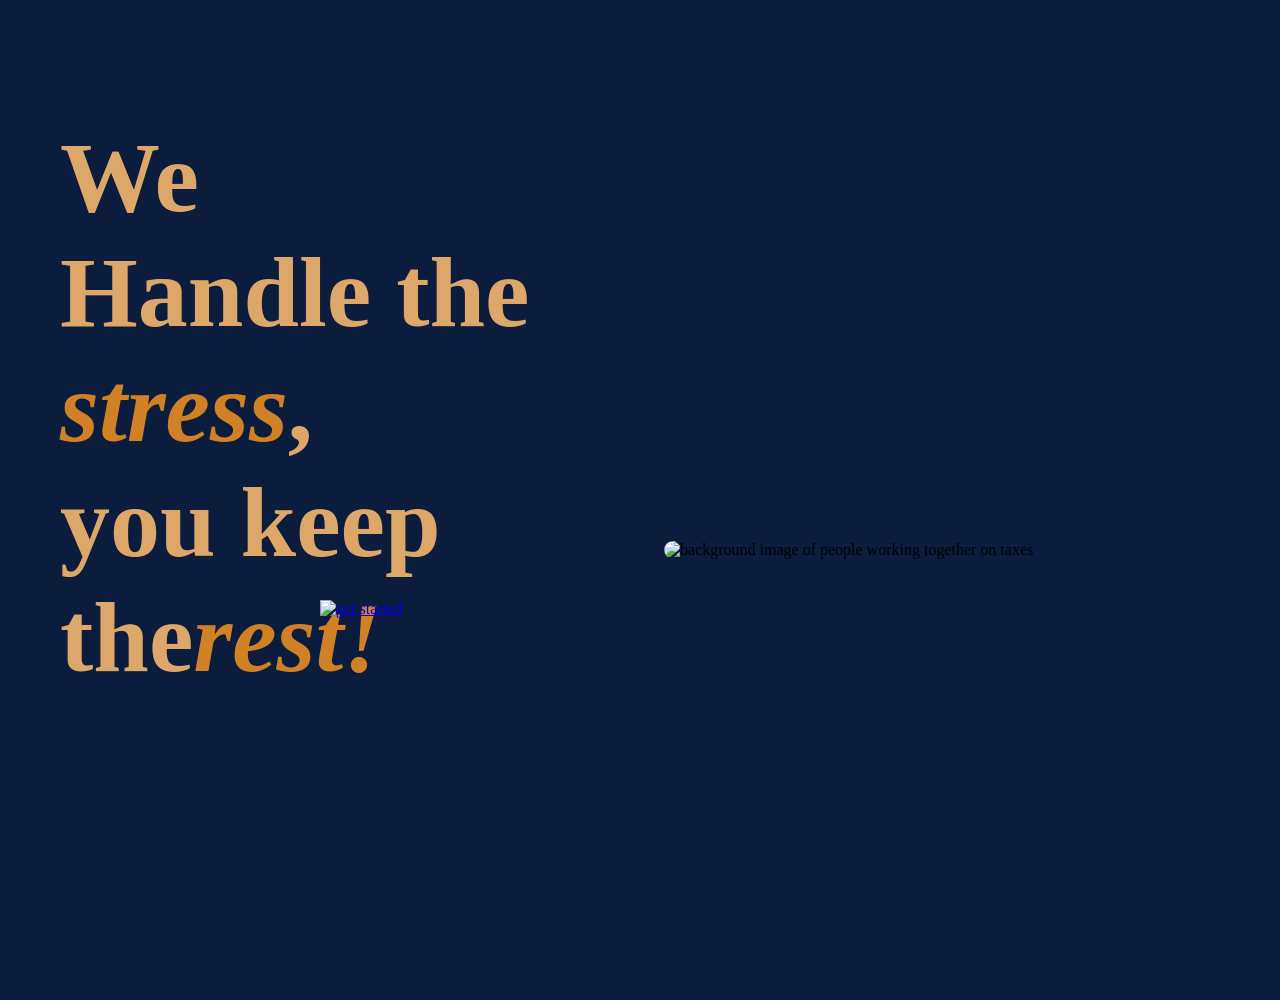
==== index.html @ dd9c4874 "added index.html" ====
<!DOCTYPE HTML>
<html lang="en">
<head>
    <meta charset="UTF-8">
    <meta name="viewport" content="width=device-width, initial-scale=1.0">
    <title>TaxASAP - Home</title>
    <link rel="stylesheet" href="shared.css">
    <link rel="stylesheet" href="home-page-styles.css">
</head>
<body data-include-navbar data-include-static-footer>
    <div class="page-content">
        <div id="slogan">
            <h1>We Handle the <em>stress</em>, <br>you keep the<em>rest!</em></h1>
        </div>
        <div class="image-container">
            <img src="main_page_img/tax_image.jpg" alt="background image of people working together on taxes">
        </div>
        <a href="plans.html" class="get-started-button">
            <img src="main_page_img/get_started.png" alt="get started">
        </a>
        <div style="height:1000px;"></div>
    </div>
    <script src="shared-components.js"></script>
</body>
</html>
---- home-page-styles.css ----
* {
    margin: 0;
    padding: 0;
    box-sizing: border-box;
}
body {
    margin: 0;
    font-family: 'Times New Roman', Times, serif;
    background-color: #0B1C3D;
    overflow-x: hidden;
}

.page-content {
    position: relative;
    width: 100%;
    max-width: 100vw;
    overflow-x: hidden;
}

#slogan {
    position: absolute;
    top: 10%;
    left: 40px;
    font-size: 50px;
    width: 40%;
    max-width: 600px;
    padding: 20px;
    z-index: 2;
    color: #dda769;
}

#slogan em {
    font-style: italic;
    color:#d08025;
}

.get-started-button {
    position: absolute;
    top: 60%;
    left: 25%;
    z-index: 3;
    transition: transform 0.3s ease;
}

.get-started-button:hover {
    transform: scale(1.05);
}

.get-started-button img {
    width: 400px;
    height: auto;
    max-width: 90vw;
}

.image-container {
    position: absolute;
    top: 55%;
    right: 40px;
    width: 600px;
    max-width: 45vw;
    overflow: hidden;
    transform: translateY(-50%);
    border-radius: 20px;
    z-index: 9;
}

.image-container img {
    width: 100%;
    height: auto;
    display: block;
}
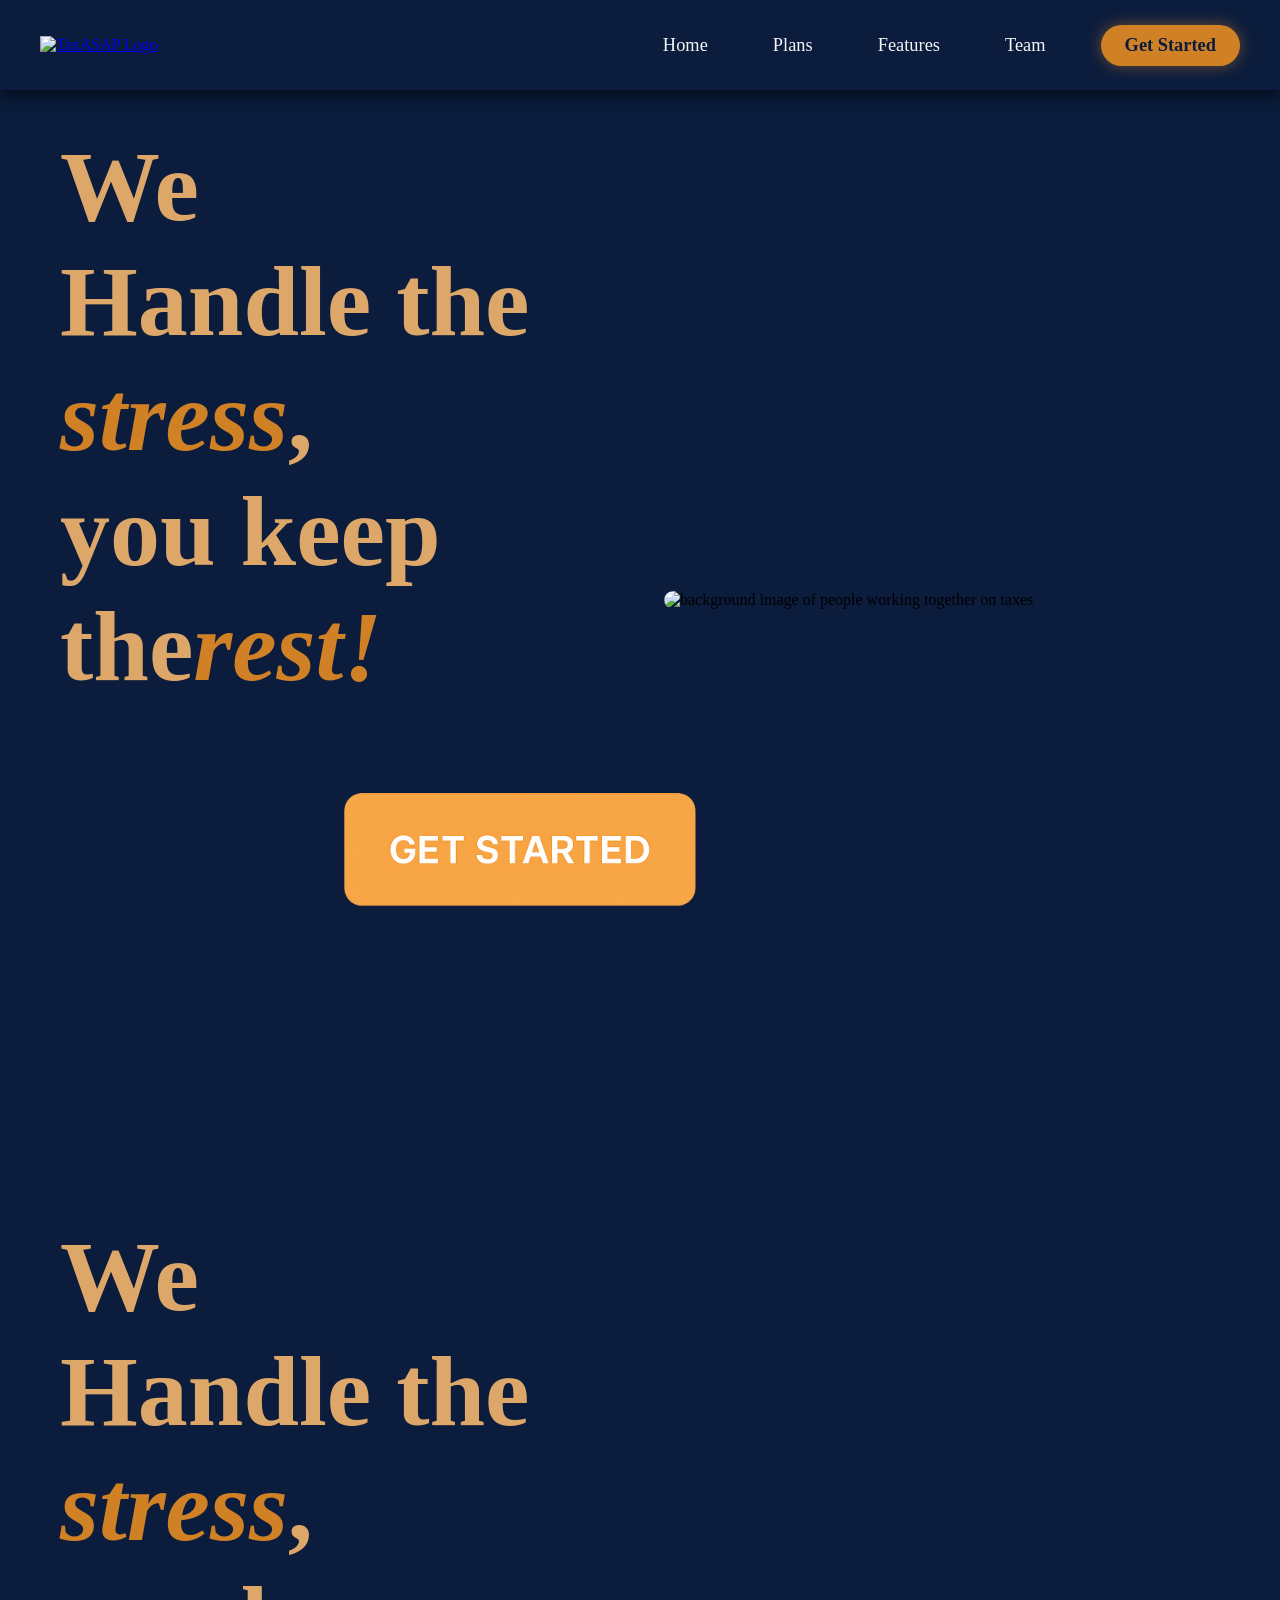
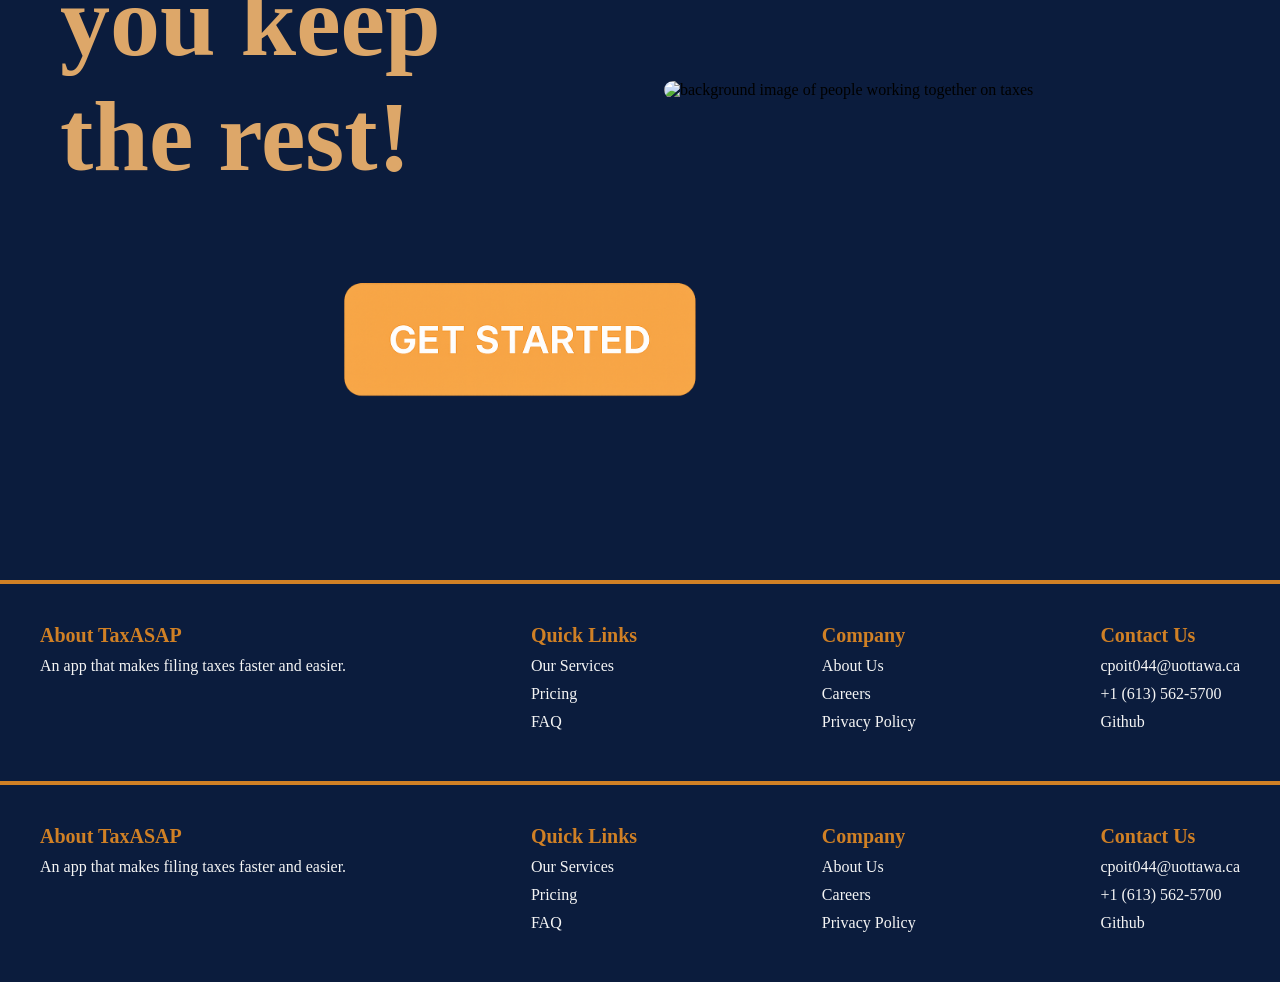
==== commit a74d7e1c: "update features on homepage" ====
--- a/index.html
+++ b/index.html
@@ -23,3 +23,29 @@
     <script src="shared-components.js"></script>
 </body>
 </html>
+
+<!DOCTYPE HTML>
+<html lang="en">
+<head>
+    <meta charset="UTF-8">
+    <meta name="viewport" content="width=device-width, initial-scale=1.0">
+    <title>TaxASAP - Home</title>
+    <link rel="stylesheet" href="shared.css">
+    <link rel="stylesheet" href="home-page-styles.css">
+</head>
+<body data-include-navbar data-include-static-footer>
+    <div class="page-content">
+        <div id="slogan">
+            <h1>We Handle the <em>stress</em>, <br>you keep the rest!</h1>
+        </div>
+        <div class="image-container">
+            <img src="main_page_img/tax_image.jpg" alt="background image of people working together on taxes">
+        </div>
+        <a href="plans.html" class="get-started-button">
+            <img src="main_page_img/get_started.png" alt="get started">
+        </a>
+        <div style="height:1000px;"></div>
+    </div>
+    <script src="shared-components.js"></script>
+</body>
+</html>
--- a/shared.css
+++ b/shared.css
@@ -0,0 +1,137 @@
+.navbar {
+    display: flex;
+    justify-content: space-between;
+    align-items: center;
+    background-color: #0B1C3D;
+    position: fixed;
+    top: 0;
+    left: 0;
+    width: 100%;
+    height: 90px;
+    z-index: 100;
+    padding: 0 40px;
+    box-shadow: 0 4px 15px rgba(0, 0, 0, 0.35);
+}
+
+.nav-left {
+    display: flex;
+    align-items: center;
+}
+
+.logo {
+    height: 150px;
+    width: auto;
+    transition: transform 0.3s ease;
+}
+
+.logo:hover {
+    transform: scale(1.05);
+}
+
+.nav-right {
+    display: flex;
+    align-items: center;
+    gap: 45px;
+}
+
+.nav-right a {
+    color: #f5f5f5;
+    text-decoration: none;
+    font-size: 18.4px;
+    transition: all 0.3s ease;
+    padding: 8px 10px;
+}
+
+.nav-right a:hover {
+    color: #d08025;
+    transform: scale(1.1);
+}
+
+.nav-right .btns {
+    background-color: #d08025;
+    color: #0B1C3D;
+    padding: 10px 24px;
+    border-radius: 25px;
+    font-weight: 700;
+    transition: all 0.3s ease;
+    box-shadow: 0 0 15px rgba(208, 128, 37, 0.5);
+}
+
+.nav-right .btns:hover {
+    background-color: #f5f5f5;
+    color: #0B1C3D;
+    transform: scale(1.12);
+    box-shadow: 0 0 20px rgba(208, 128, 37, 0.7);
+}
+.scrolling-footer {
+    position: fixed;
+    bottom: -300px;
+    left: 0;
+    width: 100%;
+    background-color: #0B1C3D;
+    color: #f5f5f5;
+    text-align: left;
+    transition: bottom 0.5s ease;
+    z-index: 99;
+    border-top: 4px solid #d08025;
+    padding: 30px 20px;
+}
+
+.scrolling-footer.visible {
+    bottom: 0;
+}
+
+
+.footer-content {
+    display: flex;
+    justify-content: space-between;
+    flex-wrap: wrap;
+    gap: 40px;
+    max-width: 1200px;
+    margin: 0 auto;
+}
+
+.footer-content h3 {
+    color: #d08025;
+    font-size: 20px;
+    margin-bottom: 10px;
+}
+
+.footer-content p,
+.footer-content ul {
+    font-size: 16px;
+    margin: 0;
+    padding: 0;
+    list-style: none;
+}
+
+.footer-content a {
+    color: #f5f5f5;
+    text-decoration: none;
+    transition: color 0.3s;
+}
+
+.footer-content a:hover {
+    color: #d08025;
+}
+
+.footer-content li {
+    margin: 10px 0;
+}
+.static-footer {
+    background-color: #0B1C3D;
+    color: #f5f5f5;
+    padding: 40px 20px;
+    border-top: 4px solid #d08025;
+    position: relative;
+    z-index: 10;
+}
+.page-content {
+    padding-top: 90px;
+    min-height: 100vh;
+}
+.container-centered {
+    max-width: 1200px;
+    margin: 0 auto;
+    padding: 20px;
+}
--- a/shared.css
+++ b/shared.css
@@ -0,0 +1,137 @@
+.navbar {
+    display: flex;
+    justify-content: space-between;
+    align-items: center;
+    background-color: #0B1C3D;
+    position: fixed;
+    top: 0;
+    left: 0;
+    width: 100%;
+    height: 90px;
+    z-index: 100;
+    padding: 0 40px;
+    box-shadow: 0 4px 15px rgba(0, 0, 0, 0.35);
+}
+
+.nav-left {
+    display: flex;
+    align-items: center;
+}
+
+.logo {
+    height: 150px;
+    width: auto;
+    transition: transform 0.3s ease;
+}
+
+.logo:hover {
+    transform: scale(1.05);
+}
+
+.nav-right {
+    display: flex;
+    align-items: center;
+    gap: 45px;
+}
+
+.nav-right a {
+    color: #f5f5f5;
+    text-decoration: none;
+    font-size: 18.4px;
+    transition: all 0.3s ease;
+    padding: 8px 10px;
+}
+
+.nav-right a:hover {
+    color: #d08025;
+    transform: scale(1.1);
+}
+
+.nav-right .btns {
+    background-color: #d08025;
+    color: #0B1C3D;
+    padding: 10px 24px;
+    border-radius: 25px;
+    font-weight: 700;
+    transition: all 0.3s ease;
+    box-shadow: 0 0 15px rgba(208, 128, 37, 0.5);
+}
+
+.nav-right .btns:hover {
+    background-color: #f5f5f5;
+    color: #0B1C3D;
+    transform: scale(1.12);
+    box-shadow: 0 0 20px rgba(208, 128, 37, 0.7);
+}
+.scrolling-footer {
+    position: fixed;
+    bottom: -300px;
+    left: 0;
+    width: 100%;
+    background-color: #0B1C3D;
+    color: #f5f5f5;
+    text-align: left;
+    transition: bottom 0.5s ease;
+    z-index: 99;
+    border-top: 4px solid #d08025;
+    padding: 30px 20px;
+}
+
+.scrolling-footer.visible {
+    bottom: 0;
+}
+
+
+.footer-content {
+    display: flex;
+    justify-content: space-between;
+    flex-wrap: wrap;
+    gap: 40px;
+    max-width: 1200px;
+    margin: 0 auto;
+}
+
+.footer-content h3 {
+    color: #d08025;
+    font-size: 20px;
+    margin-bottom: 10px;
+}
+
+.footer-content p,
+.footer-content ul {
+    font-size: 16px;
+    margin: 0;
+    padding: 0;
+    list-style: none;
+}
+
+.footer-content a {
+    color: #f5f5f5;
+    text-decoration: none;
+    transition: color 0.3s;
+}
+
+.footer-content a:hover {
+    color: #d08025;
+}
+
+.footer-content li {
+    margin: 10px 0;
+}
+.static-footer {
+    background-color: #0B1C3D;
+    color: #f5f5f5;
+    padding: 40px 20px;
+    border-top: 4px solid #d08025;
+    position: relative;
+    z-index: 10;
+}
+.page-content {
+    padding-top: 90px;
+    min-height: 100vh;
+}
+.container-centered {
+    max-width: 1200px;
+    margin: 0 auto;
+    padding: 20px;
+}
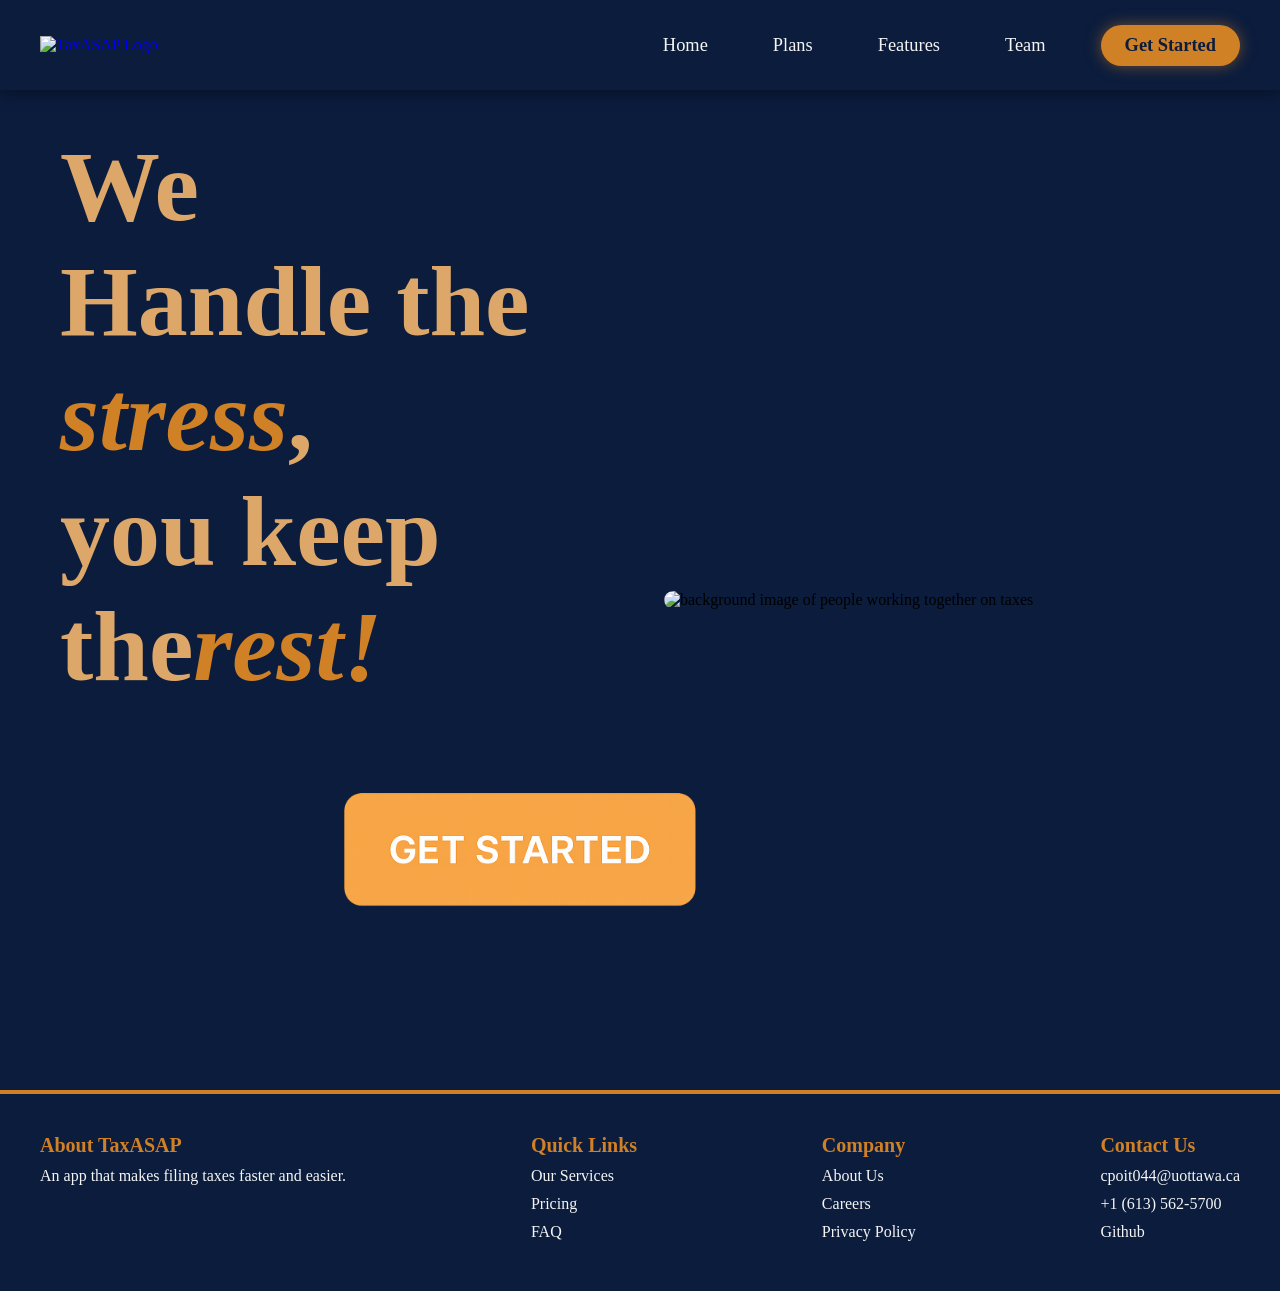
==== commit 9da4286b: "modified index.html" ====
--- a/index.html
+++ b/index.html
@@ -22,30 +22,4 @@
     </div>
     <script src="shared-components.js"></script>
 </body>
-</html>
-
-<!DOCTYPE HTML>
-<html lang="en">
-<head>
-    <meta charset="UTF-8">
-    <meta name="viewport" content="width=device-width, initial-scale=1.0">
-    <title>TaxASAP - Home</title>
-    <link rel="stylesheet" href="shared.css">
-    <link rel="stylesheet" href="home-page-styles.css">
-</head>
-<body data-include-navbar data-include-static-footer>
-    <div class="page-content">
-        <div id="slogan">
-            <h1>We Handle the <em>stress</em>, <br>you keep the rest!</h1>
-        </div>
-        <div class="image-container">
-            <img src="main_page_img/tax_image.jpg" alt="background image of people working together on taxes">
-        </div>
-        <a href="plans.html" class="get-started-button">
-            <img src="main_page_img/get_started.png" alt="get started">
-        </a>
-        <div style="height:1000px;"></div>
-    </div>
-    <script src="shared-components.js"></script>
-</body>
 </html>
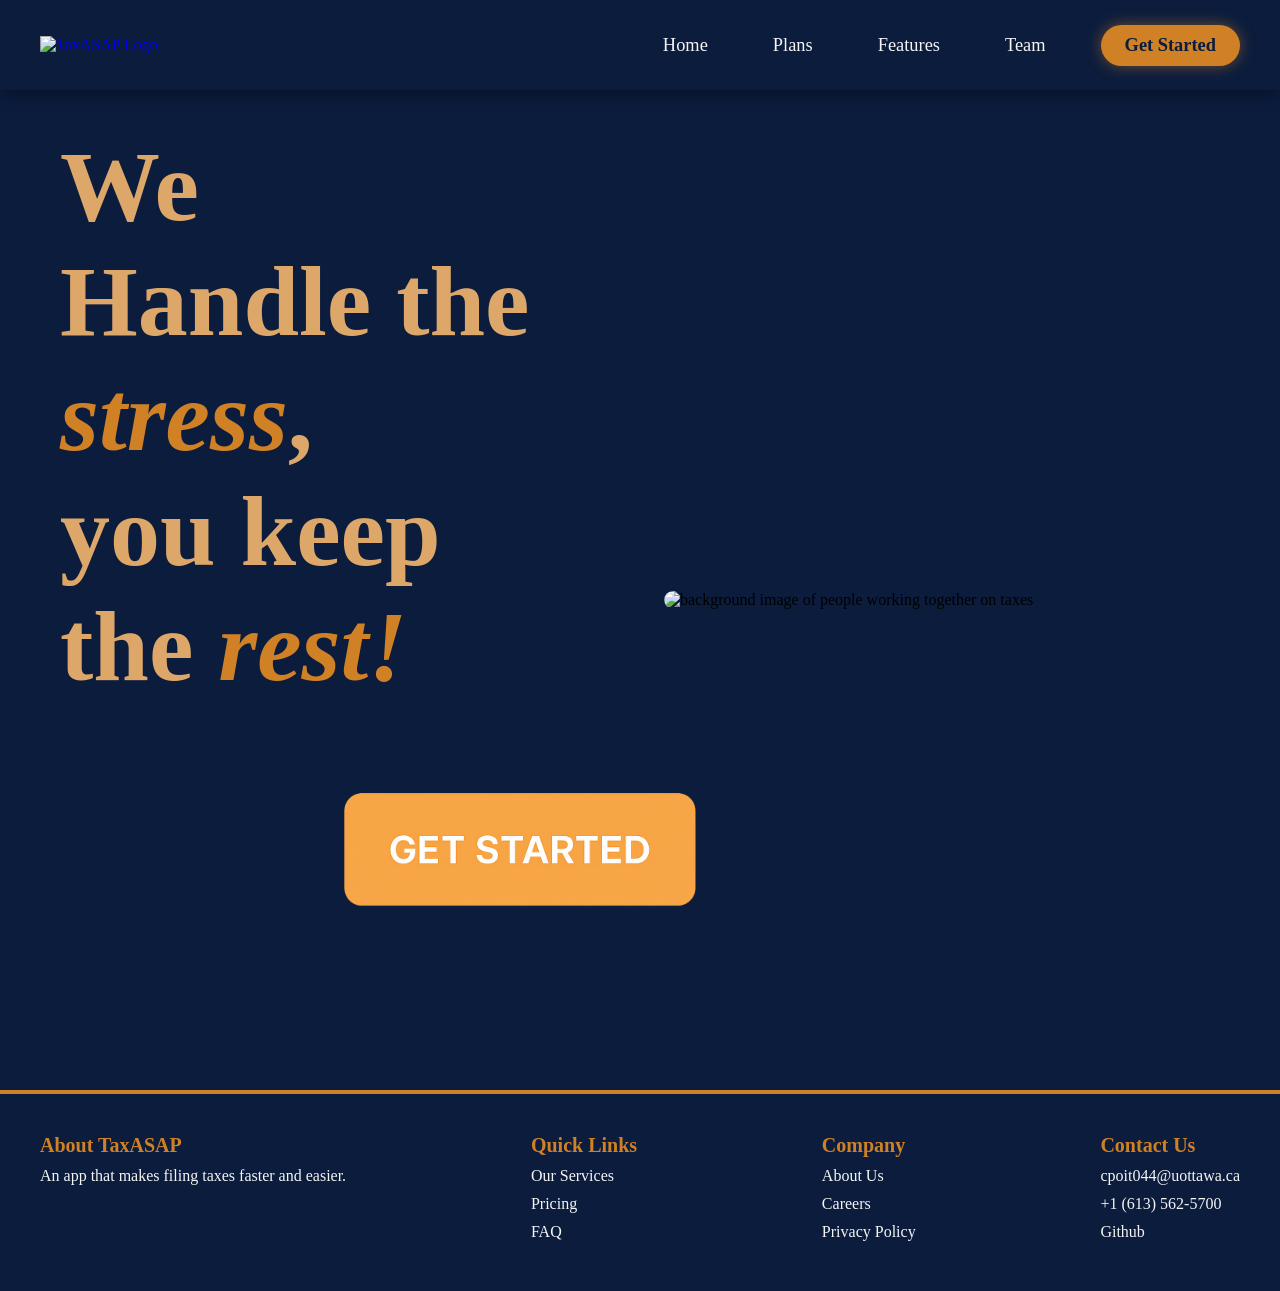
==== commit f470a10b: "updated features page css and js" ====
--- a/index.html
+++ b/index.html
@@ -10,7 +10,7 @@
 <body data-include-navbar data-include-static-footer>
     <div class="page-content">
         <div id="slogan">
-            <h1>We Handle the <em>stress</em>, <br>you keep the<em>rest!</em></h1>
+            <h1>We Handle the <em>stress</em>, <br>you keep the <em>rest!</em></h1>
         </div>
         <div class="image-container">
             <img src="main_page_img/tax_image.jpg" alt="background image of people working together on taxes">
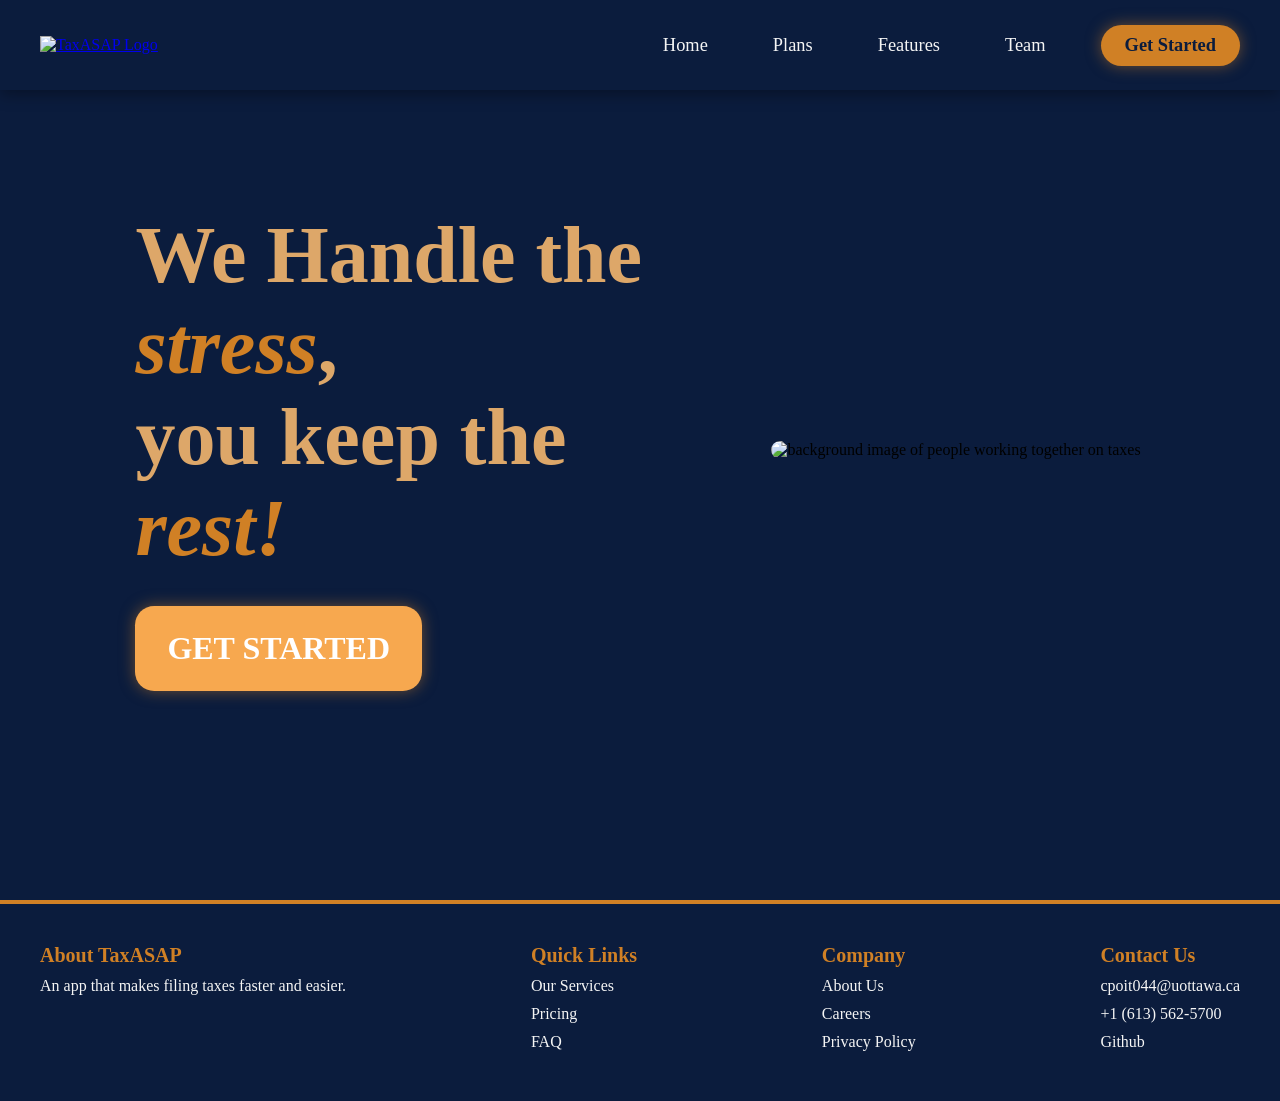
==== commit 0f5bad6a: "updated index page" ====
--- a/index.html
+++ b/index.html
@@ -5,20 +5,21 @@
     <meta name="viewport" content="width=device-width, initial-scale=1.0">
     <title>TaxASAP - Home</title>
     <link rel="stylesheet" href="shared.css">
-    <link rel="stylesheet" href="home-page-styles.css">
+    <link rel="stylesheet" href="index.css">
 </head>
 <body data-include-navbar data-include-static-footer>
     <div class="page-content">
-        <div id="slogan">
+        <div class="banner">
+        <div class="slogan-container">
             <h1>We Handle the <em>stress</em>, <br>you keep the <em>rest!</em></h1>
+            <a href="plans.html" class="get-started-button">
+            GET STARTED
+        </a>
         </div>
         <div class="image-container">
             <img src="main_page_img/tax_image.jpg" alt="background image of people working together on taxes">
         </div>
-        <a href="plans.html" class="get-started-button">
-            <img src="main_page_img/get_started.png" alt="get started">
-        </a>
-        <div style="height:1000px;"></div>
+        </div>
     </div>
     <script src="shared-components.js"></script>
 </body>
--- a/index.css
+++ b/index.css
@@ -0,0 +1,75 @@
+* {
+    margin: 0;
+    padding: 0;
+    box-sizing: border-box;
+}
+body {
+    margin: 0;
+    font-family: 'Times New Roman', Times, serif;
+    background-color: #0B1C3D;
+    overflow-x: hidden;
+}
+
+.page-content {
+    position: relative;
+    width: 100%;
+    max-width: 100vw;
+    overflow-x: hidden;
+}
+
+.banner{
+    position: relative;
+    height: 80vh;
+    display: flex;
+    flex-direction: row;
+    gap: 2rem;
+    align-items: center;
+    justify-content: center;
+}
+
+.slogan-container {
+    max-width: 600px;
+    padding: 20px;
+    display: flex;
+    flex-direction: column;
+    gap: 2rem;
+    align-items: flex-start;
+    justify-self: start;
+}
+
+h1 {
+    font-size: 5rem;
+    font-weight: 700;
+    color: #dda769;
+}
+
+h1 em {
+    font-style: italic;
+    color:#d08025;
+}
+
+.get-started-button {
+    background-color: #f7a84f;
+    font-size: 2rem;
+    text-decoration: none;
+    color: #fff;
+    padding: 1.5rem 2rem;
+    border-radius: 1.2rem;
+    font-weight: 600;
+    transition: transform 0.3s ease;
+    box-shadow: 0 0 15px rgba(208, 128, 37, 0.5);
+}
+
+.get-started-button:hover {
+    transform: scale(1.05);
+    color: #0B1C3D;
+    background-color: #fff;
+    box-shadow: 0 0 15px rgba(208, 128, 37, 0.5);
+}
+
+.image-container {
+    max-width: 50vw;
+    overflow: hidden;
+    margin: 0 1.5rem;
+    border-radius: 20px;
+}
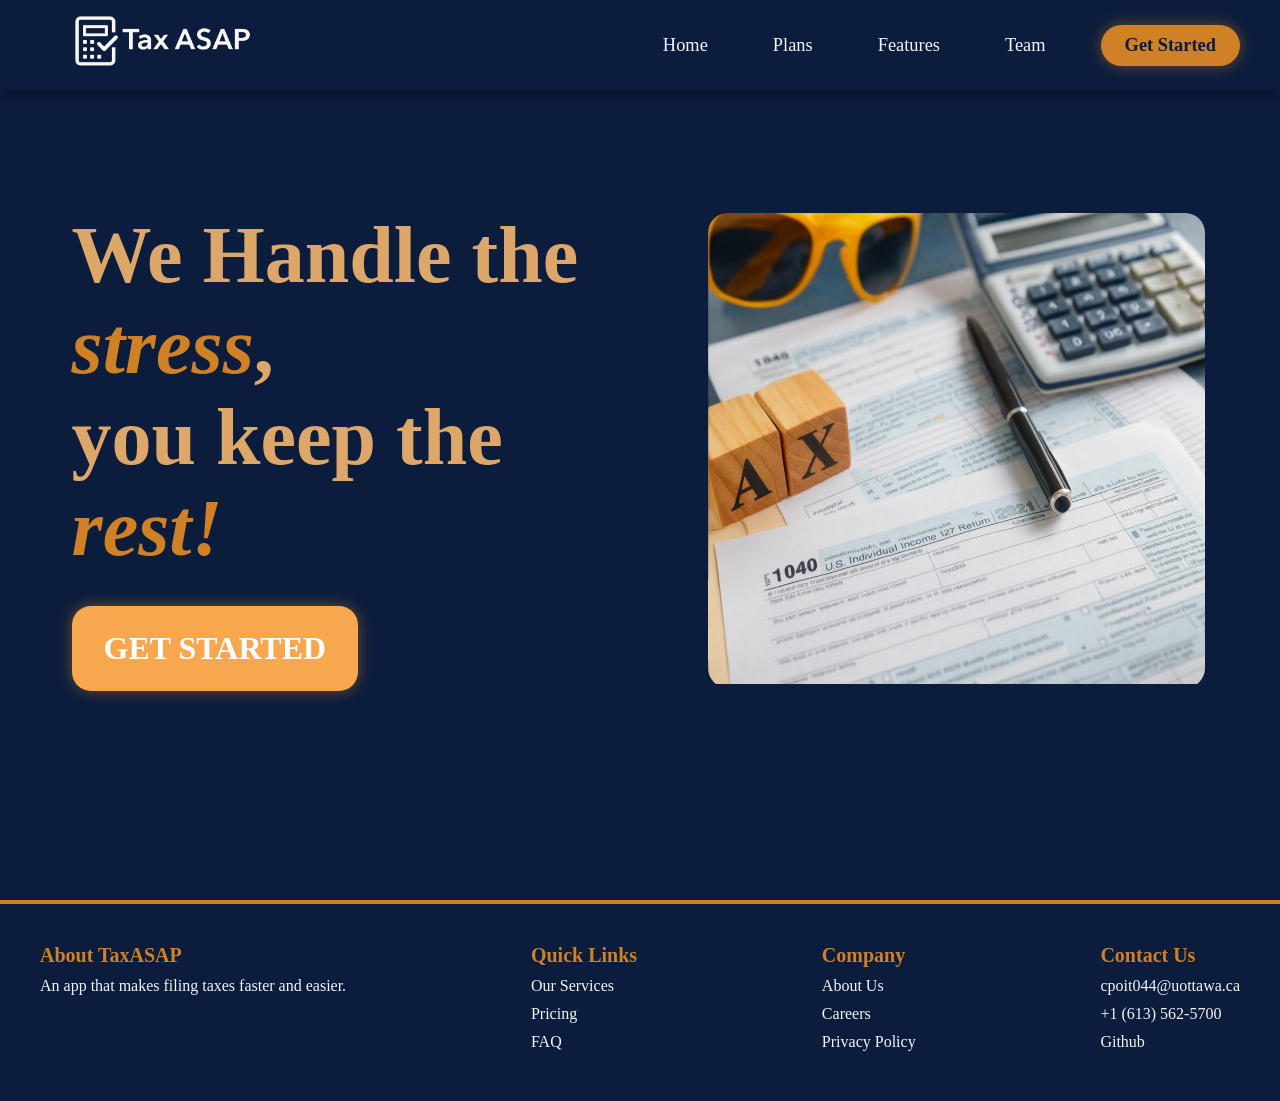
==== commit a97b5033: "organize css and js files into folders" ====
--- a/index.html
+++ b/index.html
@@ -5,7 +5,7 @@
     <meta name="viewport" content="width=device-width, initial-scale=1.0">
     <title>TaxASAP - Home</title>
     <link rel="stylesheet" href="shared.css">
-    <link rel="stylesheet" href="index.css">
+    <link rel="stylesheet" href="css/index.css">
 </head>
 <body data-include-navbar data-include-static-footer>
     <div class="page-content">
@@ -17,7 +17,7 @@
         </a>
         </div>
         <div class="image-container">
-            <img src="main_page_img/tax_image.jpg" alt="background image of people working together on taxes">
+            <img src="imgs/main_page_img/tax_image.jpg" alt="background image of people working together on taxes">
         </div>
         </div>
     </div>
--- a/css/index.css
+++ b/css/index.css
@@ -0,0 +1,75 @@
+* {
+    margin: 0;
+    padding: 0;
+    box-sizing: border-box;
+}
+body {
+    margin: 0;
+    font-family: 'Times New Roman', Times, serif;
+    background-color: #0B1C3D;
+    overflow-x: hidden;
+}
+
+.page-content {
+    position: relative;
+    width: 100%;
+    max-width: 100vw;
+    overflow-x: hidden;
+}
+
+.banner{
+    position: relative;
+    height: 80vh;
+    display: flex;
+    flex-direction: row;
+    gap: 2rem;
+    align-items: center;
+    justify-content: center;
+}
+
+.slogan-container {
+    max-width: 600px;
+    padding: 20px;
+    display: flex;
+    flex-direction: column;
+    gap: 2rem;
+    align-items: flex-start;
+    justify-self: start;
+}
+
+h1 {
+    font-size: 5rem;
+    font-weight: 700;
+    color: #dda769;
+}
+
+h1 em {
+    font-style: italic;
+    color:#d08025;
+}
+
+.get-started-button {
+    background-color: #f7a84f;
+    font-size: 2rem;
+    text-decoration: none;
+    color: #fff;
+    padding: 1.5rem 2rem;
+    border-radius: 1.2rem;
+    font-weight: 600;
+    transition: transform 0.3s ease;
+    box-shadow: 0 0 15px rgba(208, 128, 37, 0.5);
+}
+
+.get-started-button:hover {
+    transform: scale(1.05);
+    color: #0B1C3D;
+    background-color: #fff;
+    box-shadow: 0 0 15px rgba(208, 128, 37, 0.5);
+}
+
+.image-container {
+    max-width: 50vw;
+    overflow: hidden;
+    margin: 0 1.5rem;
+    border-radius: 20px;
+}
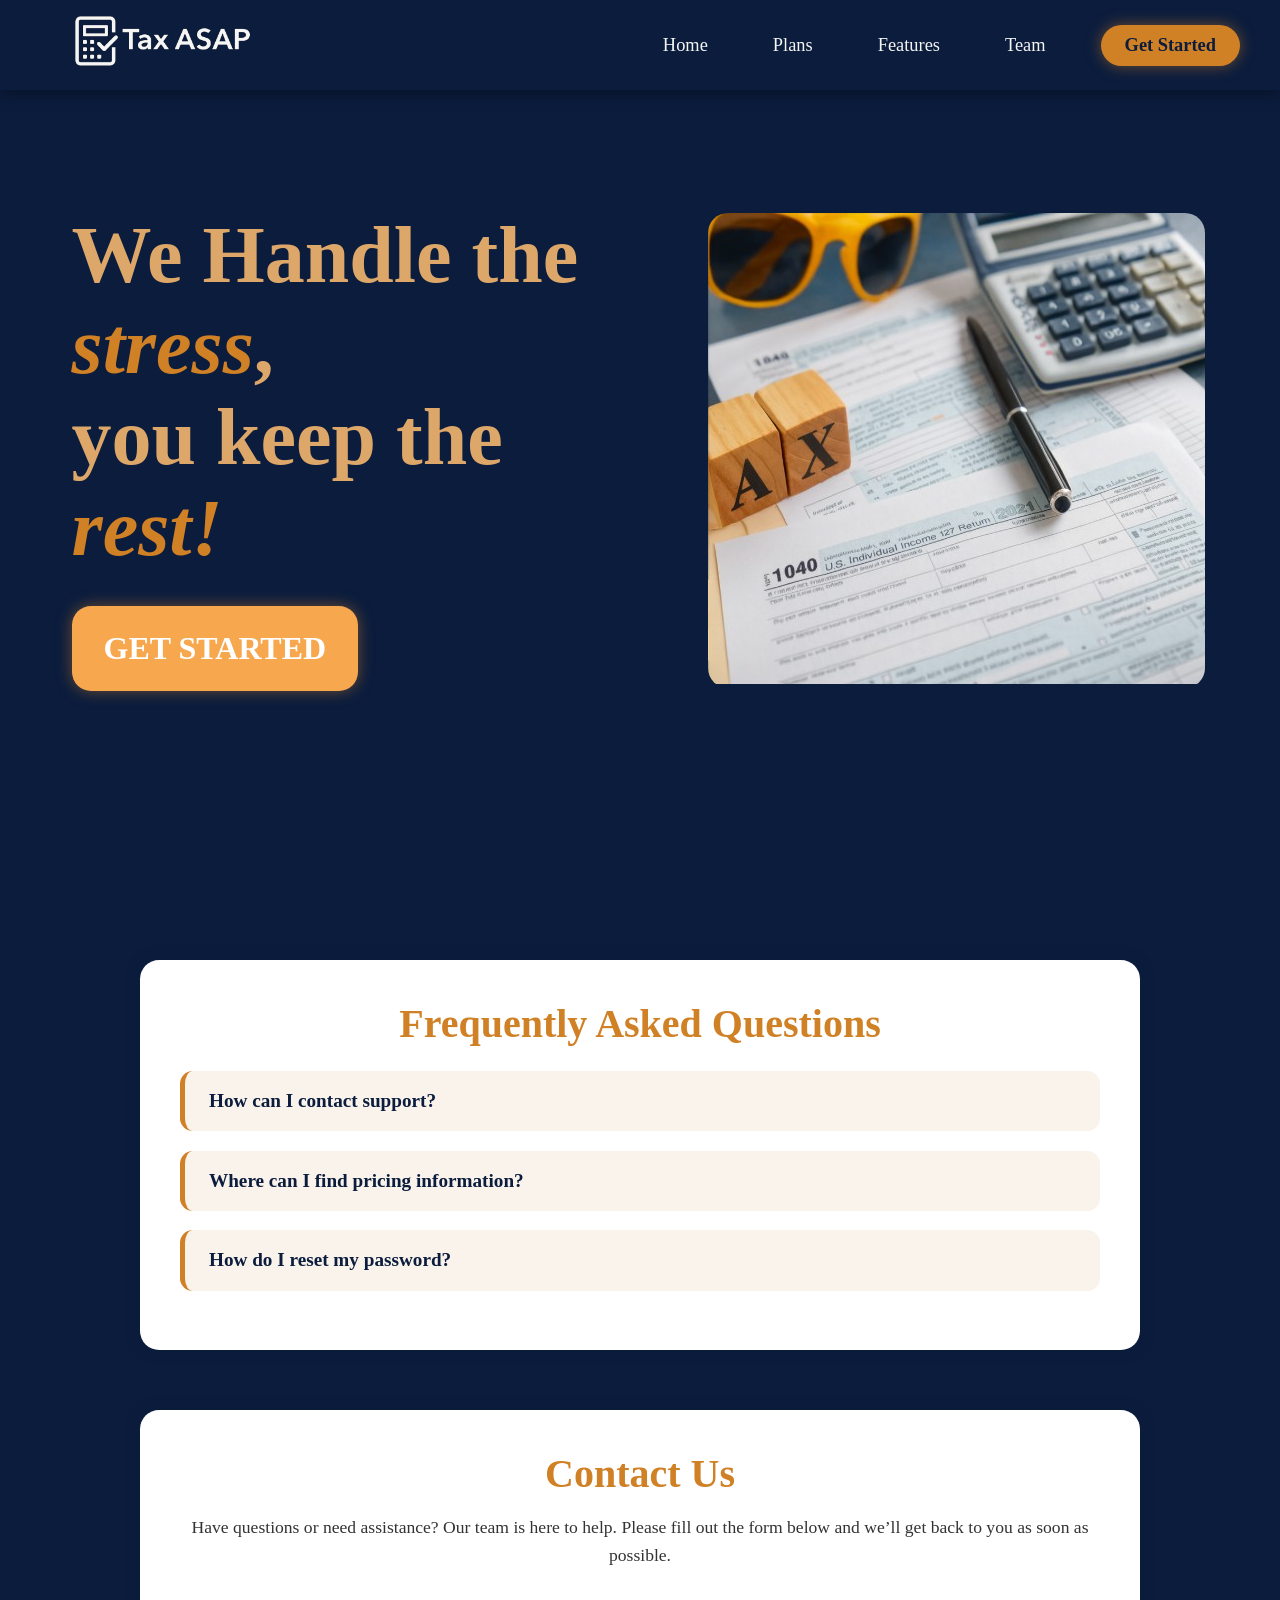
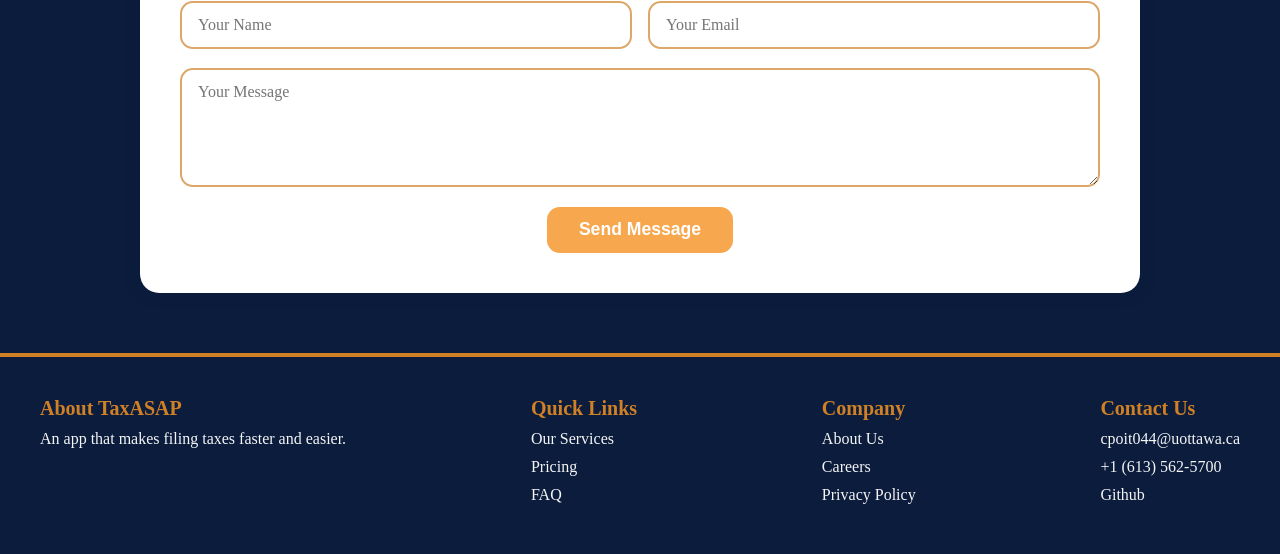
==== commit 50ec9e7f: "adjust index.html and other parts" ====
--- a/index.html
+++ b/index.html
@@ -6,13 +6,14 @@
     <title>TaxASAP - Home</title>
     <link rel="stylesheet" href="shared.css">
     <link rel="stylesheet" href="css/index.css">
+    <link rel="stylesheet" href="css/customer.css">
 </head>
 <body data-include-navbar data-include-static-footer>
     <div class="page-content">
         <div class="banner">
         <div class="slogan-container">
             <h1>We Handle the <em>stress</em>, <br>you keep the <em>rest!</em></h1>
-            <a href="plans.html" class="get-started-button">
+            <a href="pricing.html" class="get-started-button">
             GET STARTED
         </a>
         </div>
@@ -21,6 +22,30 @@
         </div>
         </div>
     </div>
-    <script src="shared-components.js"></script>
+      <section class="faq-section">
+    <h2>Frequently Asked Questions</h2>
+    <div id="faq-list"></div>
+  </section>
+
+<section class="contact-section">
+  <h2>Contact Us</h2>
+  <p class="contact-intro">
+    Have questions or need assistance? Our team is here to help. 
+    Please fill out the form below and we’ll get back to you as soon as possible.
+  </p>
+  
+  <form id="contact-form">
+    <div class="form-group">
+      <input type="text" id="contact-name" name="name" placeholder="Your Name" required>
+      <input type="email" id="contact-email" name="email" placeholder="Your Email" required>
+    </div>
+
+    <textarea id="contact-message" name="message" rows="5" placeholder="Your Message" required></textarea>
+
+    <button type="submit">Send Message</button>
+  </form>
+</section>
+
+  <script src="shared-components.js"></script>
+  <script src="js/customer.js"></script>
 </body>
-</html>
--- a/css/customer.css
+++ b/css/customer.css
@@ -0,0 +1,118 @@
+
+.faq-section, 
+.question-section {
+  max-width: 1000px;
+  margin: 60px auto;
+  background-color: #fff;
+  border-radius: 1.2rem;
+  padding: 2.5rem;
+  box-shadow: 0 0 15px rgba(11, 28, 61, 0.25);
+}
+
+.faq-section h2,
+.question-section h2 {
+  color: #d08025;
+  font-size: 2.5rem;
+  font-weight: 700;
+  margin-bottom: 1.5rem;
+  text-align: center;
+}
+
+.faq {
+  background-color: #f9f3eb;
+  border-left: 5px solid #d08025;
+  border-radius: 0.8rem;
+  padding: 1.2rem 1.5rem;
+  margin-bottom: 1.2rem;
+  transition: background-color 0.3s ease, transform 0.2s ease;
+}
+
+.faq:hover {
+  background-color: #fff5e8;
+  transform: translateY(-2px);
+}
+
+.faq p:first-child {
+  font-weight: 600;
+  font-size: 1.2rem;
+  color: #0B1C3D;
+  cursor: pointer;
+}
+
+.faq p + p {
+  margin-top: 0.8rem;
+  color: #333;
+  display: none;
+  line-height: 1.6;
+}
+
+.contact-section {
+  max-width: 1000px;
+  margin: 60px auto;
+  background-color: #fff;
+  border-radius: 1.2rem;
+  padding: 2.5rem;
+  box-shadow: 0 0 15px rgba(11, 28, 61, 0.25);
+}
+
+.contact-section h2 {
+  color: #d08025;
+  font-size: 2.5rem;
+  font-weight: 700;
+  text-align: center;
+  margin-bottom: 1rem;
+}
+
+.contact-intro {
+  text-align: center;
+  color: #333;
+  font-size: 1.1rem;
+  margin-bottom: 2rem;
+  line-height: 1.6;
+}
+
+#contact-form {
+  display: flex;
+  flex-direction: column;
+  gap: 1.2rem;
+}
+
+.form-group {
+  display: flex;
+  gap: 1rem;
+  flex-wrap: wrap;
+}
+
+#contact-form input,
+#contact-form textarea {
+  width: 100%;
+  padding: 0.8rem 1rem;
+  border: 2px solid #dda769;
+  border-radius: 0.8rem;
+  font-size: 1rem;
+  font-family: 'Times New Roman', Times, serif;
+}
+
+.form-group input {
+  flex: 1;
+  min-width: 250px;
+}
+
+#contact-form button {
+  align-self: center;
+  background-color: #f7a84f;
+  color: #fff;
+  font-weight: 600;
+  font-size: 1.1rem;
+  border: none;
+  border-radius: 0.8rem;
+  cursor: pointer;
+  padding: 0.8rem 2rem;
+  transition: background-color 0.3s ease, transform 0.2s ease;
+}
+
+#contact-form button:hover {
+  background-color: #dda769;
+  color: #0B1C3D;
+  transform: scale(1.05);
+}
